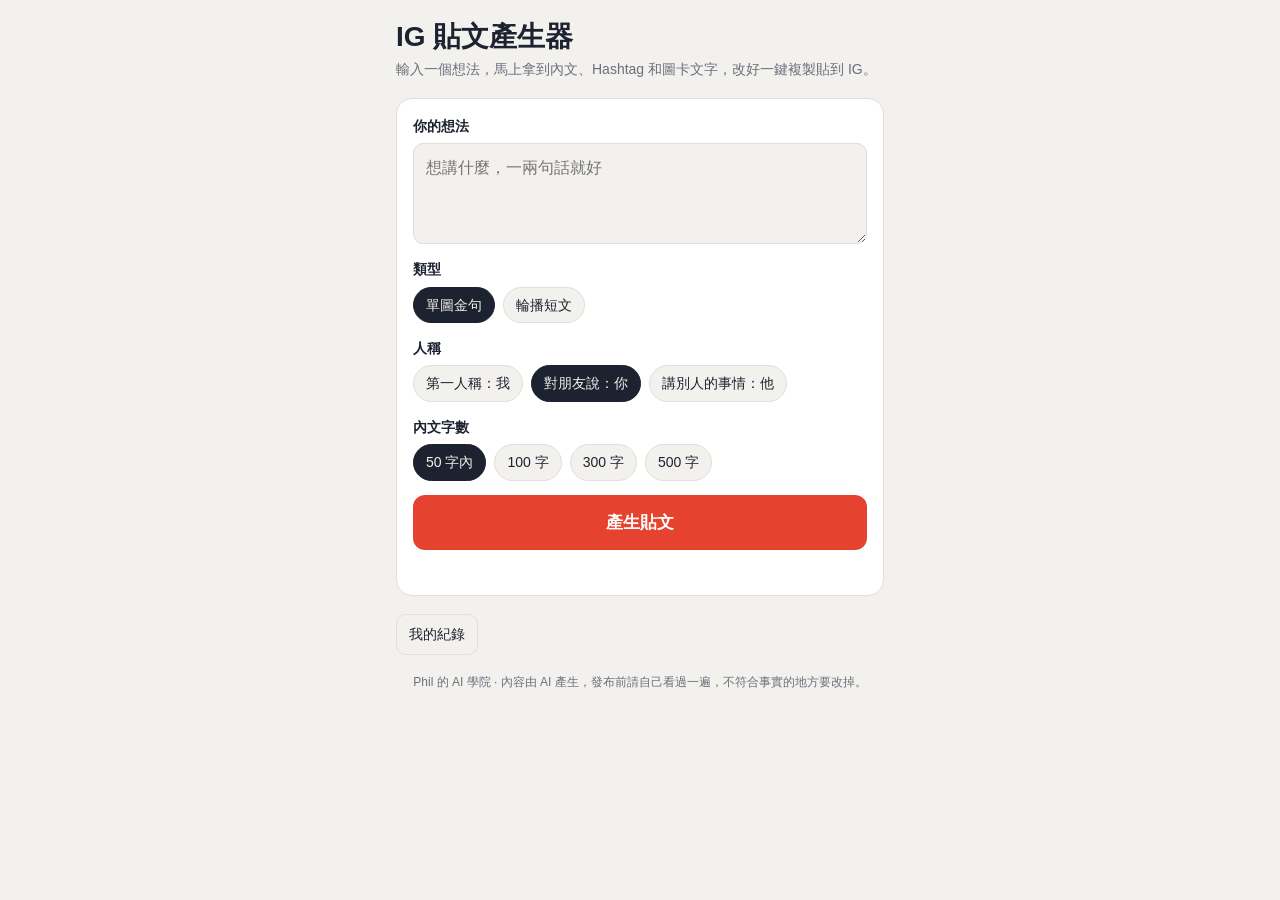
==== liff/ig/index.html @ e5b688a4 "update" ====
<!doctype html>
<html lang="zh-Hant">
<head>
<meta charset="utf-8">
<meta name="viewport" content="width=device-width, initial-scale=1, viewport-fit=cover">
<meta http-equiv="Content-Security-Policy" content="default-src 'self'; script-src 'self' https://static.line-scdn.net https://liffsdk.line-scdn.net; style-src 'self' 'unsafe-inline' https://fonts.googleapis.com; font-src https://fonts.gstatic.com; img-src 'self' data:; connect-src 'self' https://hook.us2.make.com https://api.line.me https://*.line.me https://*.line-scdn.net https://uts-front.line-apps.com; object-src 'none'; base-uri 'none'; form-action 'none'">
<meta name="robots" content="noindex, nofollow">
<title>IG 貼文產生器</title>
<link rel="preconnect" href="https://fonts.googleapis.com">
<link rel="preconnect" href="https://fonts.gstatic.com" crossorigin>
<link rel="stylesheet" href="https://fonts.googleapis.com/css2?family=Noto+Sans+TC:wght@400;500;700;900&display=swap">
<style>
:root {
--bg: #F3F1EE;
--card: #FFFFFF;
--ink: #1D2230;
--muted: #6B6F7B;
--line: #E2DED8;
--accent: #E5432F;
--focus: #2F5BD3;
--body: "Noto Sans TC", "PingFang TC", "Microsoft JhengHei", sans-serif;
}
@media (prefers-color-scheme: dark) { :root:not([data-theme="light"]) {
--bg: #15171D; --card: #1F222B; --ink: #ECEAE6; --muted: #9DA1AC; --line: #2E323D; --accent: #FF6450; --focus: #8EAAFF; color-scheme: dark } }
:root[data-theme="dark"] {
--bg: #15171D; --card: #1F222B; --ink: #ECEAE6; --muted: #9DA1AC; --line: #2E323D; --accent: #FF6450; --focus: #8EAAFF; color-scheme: dark }
* { box-sizing: border-box; }
[hidden] { display: none !important; }
html, body { margin: 0; }
body { background: var(--bg); color: var(--ink); font-family: var(--body); font-size: 15px; line-height: 1.6; }
.wrap { max-width: 520px; margin: 0 auto; padding-block: 20px 48px;
padding-left: max(16px, env(safe-area-inset-left, 0px)); padding-right: max(16px, env(safe-area-inset-right, 0px));
display: flex; flex-direction: column; gap: 18px; }
header { display: flex; flex-direction: column; gap: 4px; }
h1 { font-weight: 900; font-size: 28px; line-height: 1.2; margin: 0; }
.sub { color: var(--muted); margin: 0; font-size: 14px; }
.box { background: var(--card); border: 1px solid var(--line); border-radius: 16px; padding: 16px; display: flex; flex-direction: column; gap: 14px; }
label, .label { font-weight: 700; font-size: 14px; display: flex; justify-content: space-between; margin-bottom: 6px; }
.count { font-weight: 400; color: var(--muted); }
textarea { display: block; width: 100%; font: inherit; font-size: 16px; color: var(--ink); background: var(--bg);
border: 1px solid var(--line); border-radius: 10px; padding: 11px 12px; resize: vertical; }
textarea:focus-visible, button:focus-visible { outline: 2px solid var(--focus); outline-offset: 2px; }
.chips { display: flex; flex-wrap: wrap; gap: 8px; }
.chip { font: inherit; font-size: 14px; border: 1px solid var(--line); background: var(--bg); color: var(--ink);
padding: 6px 12px; border-radius: 999px; cursor: pointer; }
.chip[aria-pressed="true"] { background: var(--ink); color: var(--bg); border-color: var(--ink); }
.go { font: inherit; font-weight: 700; font-size: 17px; border: 0; border-radius: 12px; padding: 14px; cursor: pointer; background: var(--accent); color: #fff; }
.go:disabled, .ghost:disabled { opacity: .55; cursor: default; }
.ghost { font: inherit; font-size: 14px; background: none; border: 1px solid var(--line); color: var(--ink); border-radius: 10px; padding: 8px 12px; cursor: pointer; }
.row { display: flex; gap: 8px; flex-wrap: wrap; align-items: center; }
.row .go { flex: 1; font-size: 15px; padding: 11px; }
.status { font-size: 13px; color: var(--muted); min-height: 1.2em; margin: 0; }
.status.err { color: var(--accent); }
.saved-row { display: flex; align-items: center; gap: 8px; margin: 8px 0; }
.saved-row span { flex: 1; min-width: 0; overflow-wrap: anywhere; }
.foot { color: var(--muted); font-size: 12px; text-align: center; margin: 0; }
</style>
</head>
<body>
<div class="wrap">
<header>
<h1>IG 貼文產生器</h1>
<p class="sub">輸入一個想法，馬上拿到內文、Hashtag 和圖卡文字，改好一鍵複製貼到 IG。</p>
</header>
<section class="box">
<div>
<label for="idea">你的想法</label>
<textarea id="idea" rows="3" placeholder="想講什麼，一兩句話就好"></textarea>
</div>
<div>
<span class="label" id="formLabel">類型</span>
<div class="chips" id="form" role="group" aria-labelledby="formLabel">
<button type="button" class="chip" data-v="單圖金句" aria-pressed="true">單圖金句</button>
<button type="button" class="chip" data-v="輪播短文" aria-pressed="false">輪播短文</button>
</div>
</div>
<div>
<span class="label" id="voiceLabel">人稱</span>
<div class="chips" id="voice" role="group" aria-labelledby="voiceLabel">
<button type="button" class="chip" data-v="我" aria-pressed="false">第一人稱：我</button>
<button type="button" class="chip" data-v="你" aria-pressed="true">對朋友說：你</button>
<button type="button" class="chip" data-v="他" aria-pressed="false">講別人的事情：他</button>
</div>
</div>
<div>
<span class="label" id="lenLabel">內文字數</span>
<div class="chips" id="len" role="group" aria-labelledby="lenLabel">
<button type="button" class="chip" data-v="50" aria-pressed="true">50 字內</button>
<button type="button" class="chip" data-v="100" aria-pressed="false">100 字</button>
<button type="button" class="chip" data-v="300" aria-pressed="false">300 字</button>
<button type="button" class="chip" data-v="500" aria-pressed="false">500 字</button>
</div>
</div>
<button class="go" id="go" type="button">產生貼文</button>
<p class="status" id="status" aria-live="polite"></p>
</section>
<section class="box" id="result" hidden>
<div>
<label for="caption">內文 <span class="count" id="count"></span></label>
<textarea id="caption" rows="10"></textarea>
</div>
<div>
<label for="tags">Hashtag</label>
<textarea id="tags" rows="2"></textarea>
</div>
<div>
<label for="cards">圖卡文字（每張之間空一行）</label>
<textarea id="cards" rows="6"></textarea>
</div>
<div class="row">
<button class="go" id="copy" type="button">複製到剪貼簿</button>
<button class="ghost" id="save" type="button">存檔</button>
</div>
<p class="status" id="saved" aria-live="polite"></p>
</section>
<div class="row"><button class="ghost" id="savedBtn" type="button">我的紀錄</button></div>
<div class="box" id="savedList" hidden></div>
<p class="foot">Phil 的 AI 學院 · 內容由 AI 產生，發布前請自己看過一遍，不符合事實的地方要改掉。</p>
</div>
<script src="https://static.line-scdn.net/liff/edge/versions/2.31.2/sdk.js"></script>
<script src="app.js?v=20261101-1"></script>
</body>
</html>
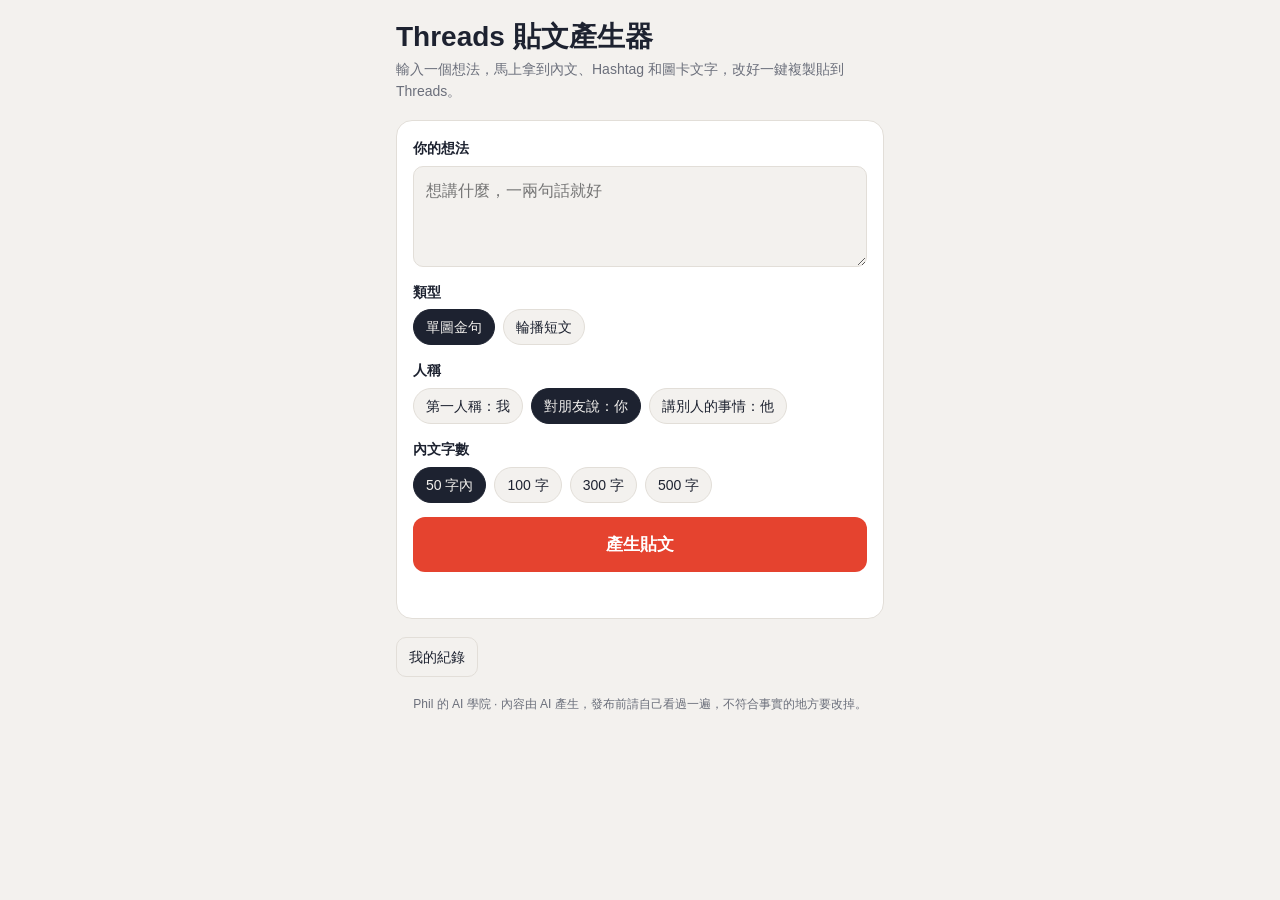
==== commit bb627fc3: "update" ====
--- a/liff/ig/index.html
+++ b/liff/ig/index.html
@@ -5,7 +5,7 @@
 <meta name="viewport" content="width=device-width, initial-scale=1, viewport-fit=cover">
 <meta http-equiv="Content-Security-Policy" content="default-src 'self'; script-src 'self' https://static.line-scdn.net https://liffsdk.line-scdn.net; style-src 'self' 'unsafe-inline' https://fonts.googleapis.com; font-src https://fonts.gstatic.com; img-src 'self' data:; connect-src 'self' https://hook.us2.make.com https://api.line.me https://*.line.me https://*.line-scdn.net https://uts-front.line-apps.com; object-src 'none'; base-uri 'none'; form-action 'none'">
 <meta name="robots" content="noindex, nofollow">
-<title>IG 貼文產生器</title>
+<title>Threads 貼文產生器</title>
 <link rel="preconnect" href="https://fonts.googleapis.com">
 <link rel="preconnect" href="https://fonts.gstatic.com" crossorigin>
 <link rel="stylesheet" href="https://fonts.googleapis.com/css2?family=Noto+Sans+TC:wght@400;500;700;900&display=swap">
@@ -59,8 +59,8 @@
 <body>
 <div class="wrap">
 <header>
-<h1>IG 貼文產生器</h1>
-<p class="sub">輸入一個想法，馬上拿到內文、Hashtag 和圖卡文字，改好一鍵複製貼到 IG。</p>
+<h1>Threads 貼文產生器</h1>
+<p class="sub">輸入一個想法，馬上拿到內文、Hashtag 和圖卡文字，改好一鍵複製貼到 Threads。</p>
 </header>
 <section class="box">
 <div>
@@ -118,6 +118,6 @@
 <p class="foot">Phil 的 AI 學院 · 內容由 AI 產生，發布前請自己看過一遍，不符合事實的地方要改掉。</p>
 </div>
 <script src="https://static.line-scdn.net/liff/edge/versions/2.31.2/sdk.js"></script>
-<script src="app.js?v=20261101-1"></script>
+<script src="app.js?v=20261101-2"></script>
 </body>
 </html>
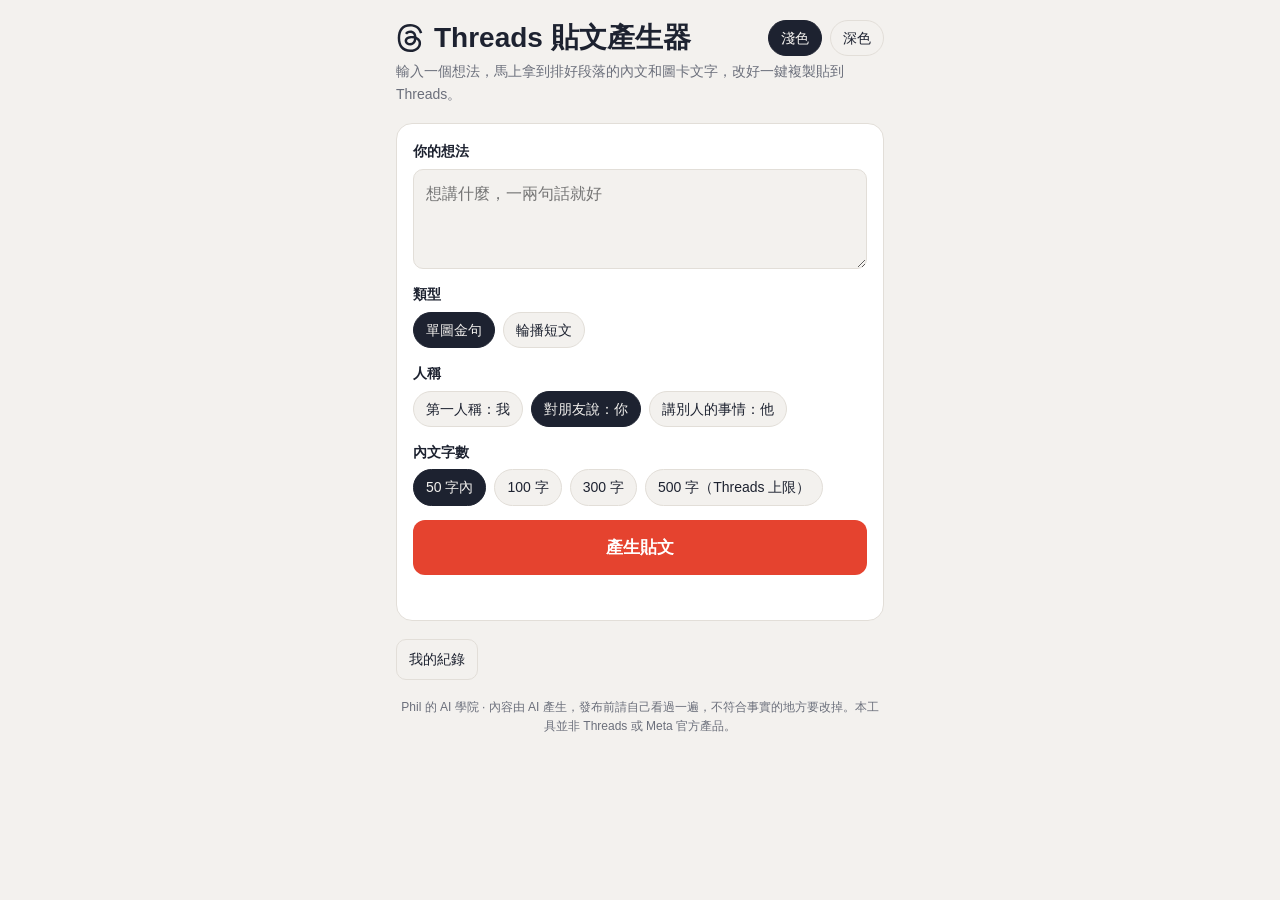
==== commit fdce0ad7: "update" ====
--- a/liff/ig/index.html
+++ b/liff/ig/index.html
@@ -53,14 +53,22 @@
 .status.err { color: var(--accent); }
 .saved-row { display: flex; align-items: center; gap: 8px; margin: 8px 0; }
 .saved-row span { flex: 1; min-width: 0; overflow-wrap: anywhere; }
+.head { display: flex; justify-content: space-between; align-items: center; gap: 12px; }
+.brand { display: flex; align-items: center; gap: 10px; min-width: 0; }
+.logo { width: 28px; height: 28px; flex: none; }
+.count.over { color: var(--accent); font-weight: 700; }
 .foot { color: var(--muted); font-size: 12px; text-align: center; margin: 0; }
 </style>
 </head>
 <body>
 <div class="wrap">
 <header>
-<h1>Threads 貼文產生器</h1>
-<p class="sub">輸入一個想法，馬上拿到內文、Hashtag 和圖卡文字，改好一鍵複製貼到 Threads。</p>
+<div class="head"><div class="brand"><svg class="logo" viewBox="0 0 24 24" role="img" aria-label="Threads" xmlns="http://www.w3.org/2000/svg"><path fill="currentColor" d="M12.186 24h-.007c-3.581-.024-6.334-1.205-8.184-3.509C2.35 18.44 1.5 15.586 1.472 12.01v-.017c.03-3.579.879-6.43 2.525-8.482C5.845 1.205 8.6.024 12.18 0h.014c2.746.02 5.043.725 6.826 2.098 1.677 1.29 2.858 3.13 3.509 5.467l-2.04.569c-1.104-3.96-3.898-5.984-8.304-6.015-2.91.022-5.11.936-6.54 2.717C4.307 6.504 3.616 8.914 3.589 12c.027 3.086.718 5.496 2.057 7.164 1.43 1.783 3.631 2.698 6.54 2.717 2.623-.02 4.358-.631 5.8-2.045 1.647-1.613 1.618-3.593 1.09-4.798-.31-.71-.873-1.3-1.634-1.75-.192 1.352-.622 2.446-1.284 3.272-.886 1.102-2.14 1.704-3.73 1.79-1.202.065-2.361-.218-3.259-.801-1.063-.689-1.685-1.74-1.752-2.964-.065-1.19.408-2.285 1.33-3.082.88-.76 2.119-1.207 3.583-1.291a13.853 13.853 0 0 1 3.02.142c-.126-.742-.375-1.332-.75-1.757-.513-.586-1.308-.883-2.359-.89h-.029c-.844 0-1.992.232-2.721 1.32L7.734 7.847c.98-1.454 2.568-2.256 4.478-2.256h.044c3.194.02 5.097 1.975 5.287 5.388.108.046.216.094.321.142 1.49.7 2.58 1.761 3.154 3.07.797 1.82.871 4.79-1.548 7.158-1.85 1.81-4.094 2.628-7.277 2.65Zm1.003-11.69c-.242 0-.487.007-.739.021-1.836.103-2.98.946-2.916 2.143.067 1.256 1.452 1.839 2.784 1.767 1.224-.065 2.818-.543 3.086-3.71a10.5 10.5 0 0 0-2.215-.221z"/></svg><h1>Threads 貼文產生器</h1></div>
+<div class="chips" id="theme" role="group" aria-label="主題配色">
+<button type="button" class="chip" data-v="light" aria-pressed="false">淺色</button>
+<button type="button" class="chip" data-v="dark" aria-pressed="false">深色</button>
+</div></div>
+<p class="sub">輸入一個想法，馬上拿到排好段落的內文和圖卡文字，改好一鍵複製貼到 Threads。</p>
 </header>
 <section class="box">
 <div>
@@ -88,7 +96,7 @@
 <button type="button" class="chip" data-v="50" aria-pressed="true">50 字內</button>
 <button type="button" class="chip" data-v="100" aria-pressed="false">100 字</button>
 <button type="button" class="chip" data-v="300" aria-pressed="false">300 字</button>
-<button type="button" class="chip" data-v="500" aria-pressed="false">500 字</button>
+<button type="button" class="chip" data-v="500" aria-pressed="false">500 字（Threads 上限）</button>
 </div>
 </div>
 <button class="go" id="go" type="button">產生貼文</button>
@@ -98,10 +106,6 @@
 <div>
 <label for="caption">內文 <span class="count" id="count"></span></label>
 <textarea id="caption" rows="10"></textarea>
-</div>
-<div>
-<label for="tags">Hashtag</label>
-<textarea id="tags" rows="2"></textarea>
 </div>
 <div>
 <label for="cards">圖卡文字（每張之間空一行）</label>
@@ -115,9 +119,9 @@
 </section>
 <div class="row"><button class="ghost" id="savedBtn" type="button">我的紀錄</button></div>
 <div class="box" id="savedList" hidden></div>
-<p class="foot">Phil 的 AI 學院 · 內容由 AI 產生，發布前請自己看過一遍，不符合事實的地方要改掉。</p>
+<p class="foot">Phil 的 AI 學院 · 內容由 AI 產生，發布前請自己看過一遍，不符合事實的地方要改掉。本工具並非 Threads 或 Meta 官方產品。</p>
 </div>
 <script src="https://static.line-scdn.net/liff/edge/versions/2.31.2/sdk.js"></script>
-<script src="app.js?v=20261101-2"></script>
+<script src="app.js?v=20261101-3"></script>
 </body>
 </html>
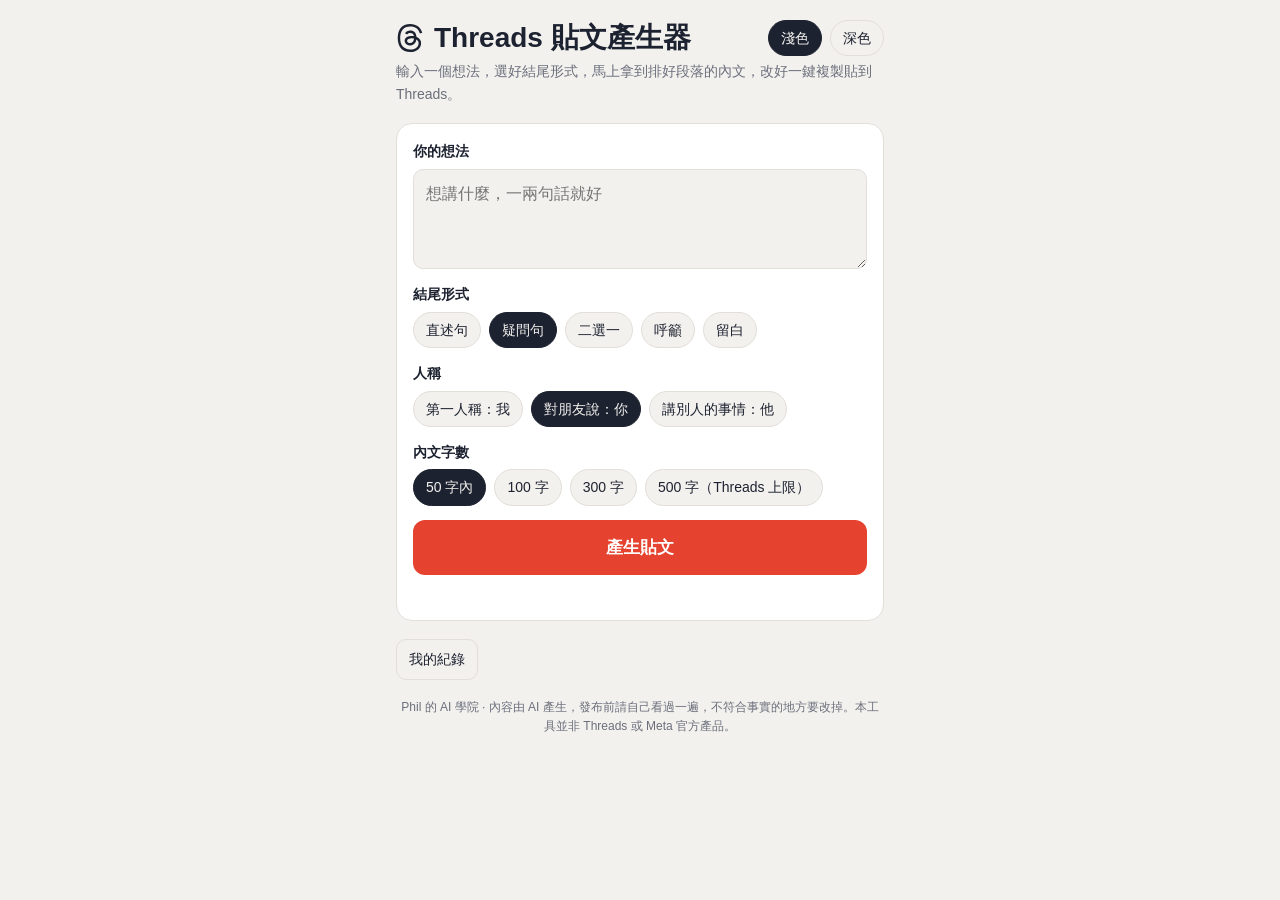
==== commit ed97ab1b: "update" ====
--- a/liff/ig/index.html
+++ b/liff/ig/index.html
@@ -57,6 +57,7 @@
 .brand { display: flex; align-items: center; gap: 10px; min-width: 0; }
 .logo { width: 28px; height: 28px; flex: none; }
 .count.over { color: var(--accent); font-weight: 700; }
+.core p { margin: 0; color: var(--muted); }
 .foot { color: var(--muted); font-size: 12px; text-align: center; margin: 0; }
 </style>
 </head>
@@ -68,7 +69,7 @@
 <button type="button" class="chip" data-v="light" aria-pressed="false">淺色</button>
 <button type="button" class="chip" data-v="dark" aria-pressed="false">深色</button>
 </div></div>
-<p class="sub">輸入一個想法，馬上拿到排好段落的內文和圖卡文字，改好一鍵複製貼到 Threads。</p>
+<p class="sub">輸入一個想法，選好結尾形式，馬上拿到排好段落的內文，改好一鍵複製貼到 Threads。</p>
 </header>
 <section class="box">
 <div>
@@ -76,10 +77,13 @@
 <textarea id="idea" rows="3" placeholder="想講什麼，一兩句話就好"></textarea>
 </div>
 <div>
-<span class="label" id="formLabel">類型</span>
-<div class="chips" id="form" role="group" aria-labelledby="formLabel">
-<button type="button" class="chip" data-v="單圖金句" aria-pressed="true">單圖金句</button>
-<button type="button" class="chip" data-v="輪播短文" aria-pressed="false">輪播短文</button>
+<span class="label" id="endLabel">結尾形式</span>
+<div class="chips" id="end" role="group" aria-labelledby="endLabel">
+<button type="button" class="chip" data-v="直述句" aria-pressed="false">直述句</button>
+<button type="button" class="chip" data-v="疑問句" aria-pressed="true">疑問句</button>
+<button type="button" class="chip" data-v="二選一" aria-pressed="false">二選一</button>
+<button type="button" class="chip" data-v="呼籲" aria-pressed="false">呼籲</button>
+<button type="button" class="chip" data-v="留白" aria-pressed="false">留白</button>
 </div>
 </div>
 <div>
@@ -103,13 +107,10 @@
 <p class="status" id="status" aria-live="polite"></p>
 </section>
 <section class="box" id="result" hidden>
+<div class="core"><span class="label">這篇的主旨（不會複製，只給你檢查方向）</span><p id="core"></p></div>
 <div>
 <label for="caption">內文 <span class="count" id="count"></span></label>
 <textarea id="caption" rows="10"></textarea>
-</div>
-<div>
-<label for="cards">圖卡文字（每張之間空一行）</label>
-<textarea id="cards" rows="6"></textarea>
 </div>
 <div class="row">
 <button class="go" id="copy" type="button">複製到剪貼簿</button>
@@ -122,6 +123,6 @@
 <p class="foot">Phil 的 AI 學院 · 內容由 AI 產生，發布前請自己看過一遍，不符合事實的地方要改掉。本工具並非 Threads 或 Meta 官方產品。</p>
 </div>
 <script src="https://static.line-scdn.net/liff/edge/versions/2.31.2/sdk.js"></script>
-<script src="app.js?v=20261101-3"></script>
+<script src="app.js?v=20261103-2"></script>
 </body>
 </html>
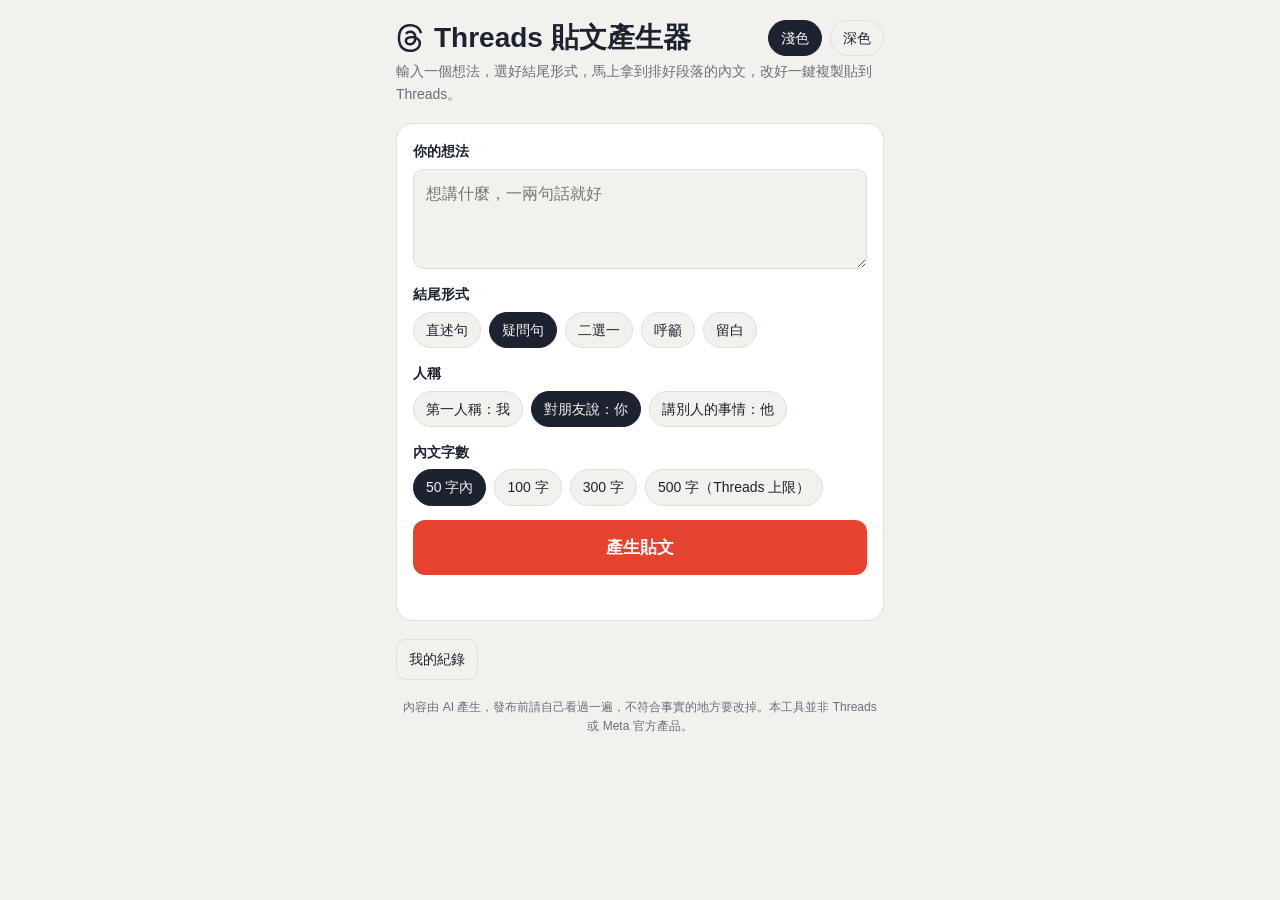
==== commit a89f6c25: "update" ====
--- a/liff/ig/index.html
+++ b/liff/ig/index.html
@@ -120,7 +120,7 @@
 </section>
 <div class="row"><button class="ghost" id="savedBtn" type="button">我的紀錄</button></div>
 <div class="box" id="savedList" hidden></div>
-<p class="foot">Phil 的 AI 學院 · 內容由 AI 產生，發布前請自己看過一遍，不符合事實的地方要改掉。本工具並非 Threads 或 Meta 官方產品。</p>
+<p class="foot">內容由 AI 產生，發布前請自己看過一遍，不符合事實的地方要改掉。本工具並非 Threads 或 Meta 官方產品。</p>
 </div>
 <script src="https://static.line-scdn.net/liff/edge/versions/2.31.2/sdk.js"></script>
 <script src="app.js?v=20261103-2"></script>
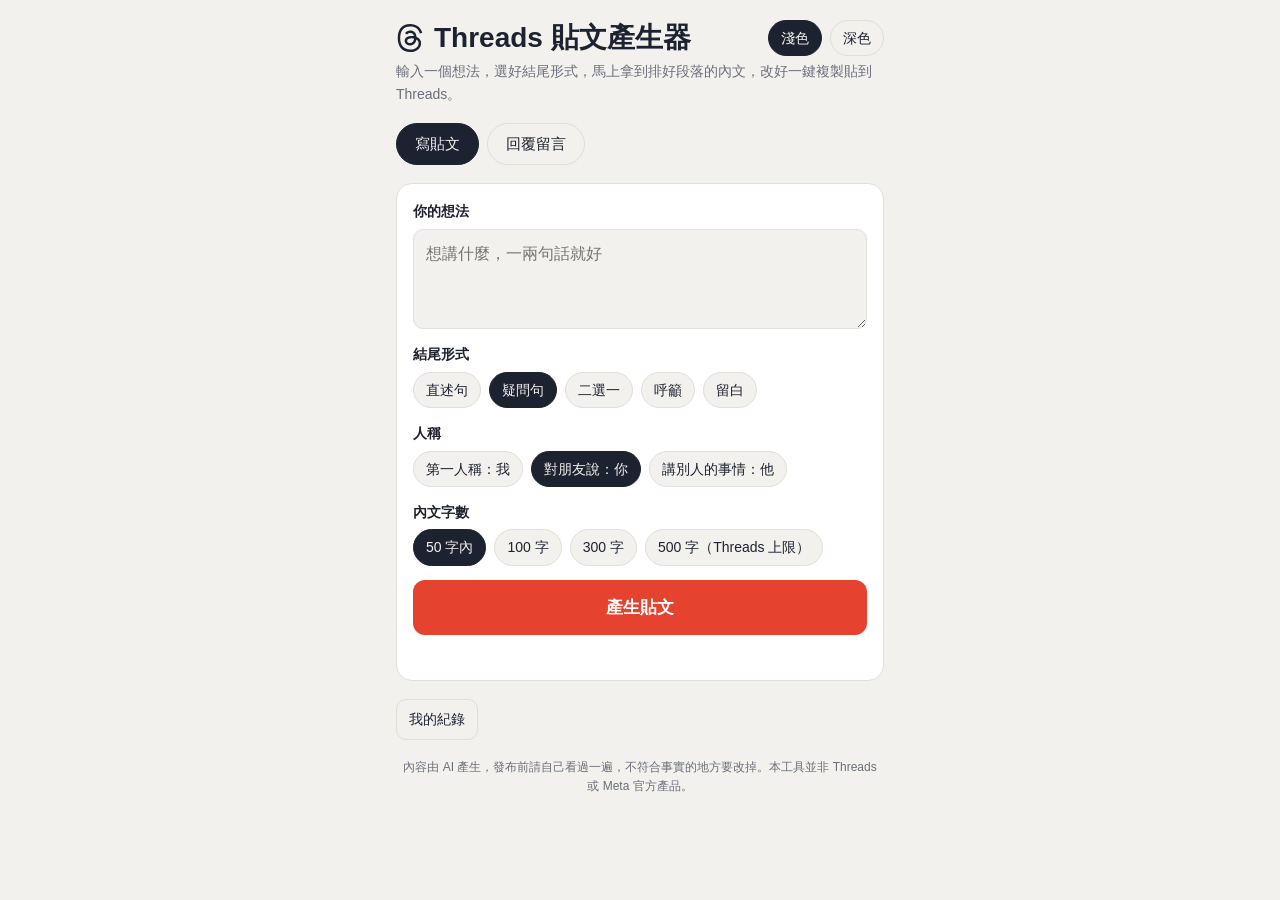
==== commit 4288d37c: "update" ====
--- a/liff/ig/index.html
+++ b/liff/ig/index.html
@@ -59,6 +59,8 @@
 .count.over { color: var(--accent); font-weight: 700; }
 .core p { margin: 0; color: var(--muted); }
 .foot { color: var(--muted); font-size: 12px; text-align: center; margin: 0; }
+.tabs .chip { font-size: 15px; padding: 8px 18px; }
+.tip { color: var(--muted); font-size: 13px; margin: 0; }
 </style>
 </head>
 <body>
@@ -69,9 +71,30 @@
 <button type="button" class="chip" data-v="light" aria-pressed="false">淺色</button>
 <button type="button" class="chip" data-v="dark" aria-pressed="false">深色</button>
 </div></div>
-<p class="sub">輸入一個想法，選好結尾形式，馬上拿到排好段落的內文，改好一鍵複製貼到 Threads。</p>
+<p class="sub" id="sub">輸入一個想法，選好結尾形式，馬上拿到排好段落的內文，改好一鍵複製貼到 Threads。</p>
 </header>
-<section class="box">
+<div class="chips tabs" id="tab" role="group" aria-label="功能">
+<button type="button" class="chip" data-v="post" aria-pressed="true">寫貼文</button>
+<button type="button" class="chip" data-v="reply" aria-pressed="false">回覆留言</button>
+</div>
+<section class="box" id="replyForm" hidden>
+<div>
+<label for="post">對方的貼文或留言</label>
+<textarea id="post" rows="6" placeholder="把對方的文字整段貼上"></textarea>
+</div>
+<div>
+<span class="label" id="rlenLabel">回覆字數</span>
+<div class="chips" id="rlen" role="group" aria-labelledby="rlenLabel">
+<button type="button" class="chip" data-v="100" aria-pressed="false">100 字</button>
+<button type="button" class="chip" data-v="200" aria-pressed="true">200 字</button>
+<button type="button" class="chip" data-v="300" aria-pressed="false">300 字</button>
+</div>
+</div>
+<button class="go" id="rgo" type="button">產生回覆</button>
+<p class="status" id="rstatus" aria-live="polite"></p>
+<p class="tip">回覆前改一兩句，加進你自己的話；短時間大量留言，可能被 Threads 當成垃圾訊息。</p>
+</section>
+<section class="box" id="postForm">
 <div>
 <label for="idea">你的想法</label>
 <textarea id="idea" rows="3" placeholder="想講什麼，一兩句話就好"></textarea>
@@ -107,9 +130,9 @@
 <p class="status" id="status" aria-live="polite"></p>
 </section>
 <section class="box" id="result" hidden>
-<div class="core"><span class="label">這篇的主旨（不會複製，只給你檢查方向）</span><p id="core"></p></div>
+<div class="core" id="coreBox"><span class="label">這篇的主旨（不會複製，只給你檢查方向）</span><p id="core"></p></div>
 <div>
-<label for="caption">內文 <span class="count" id="count"></span></label>
+<label for="caption"><span id="captionLabel">內文</span> <span class="count" id="count"></span></label>
 <textarea id="caption" rows="10"></textarea>
 </div>
 <div class="row">
@@ -123,6 +146,6 @@
 <p class="foot">內容由 AI 產生，發布前請自己看過一遍，不符合事實的地方要改掉。本工具並非 Threads 或 Meta 官方產品。</p>
 </div>
 <script src="https://static.line-scdn.net/liff/edge/versions/2.31.2/sdk.js"></script>
-<script src="app.js?v=20261103-2"></script>
+<script src="app.js?v=20261104-1"></script>
 </body>
 </html>
